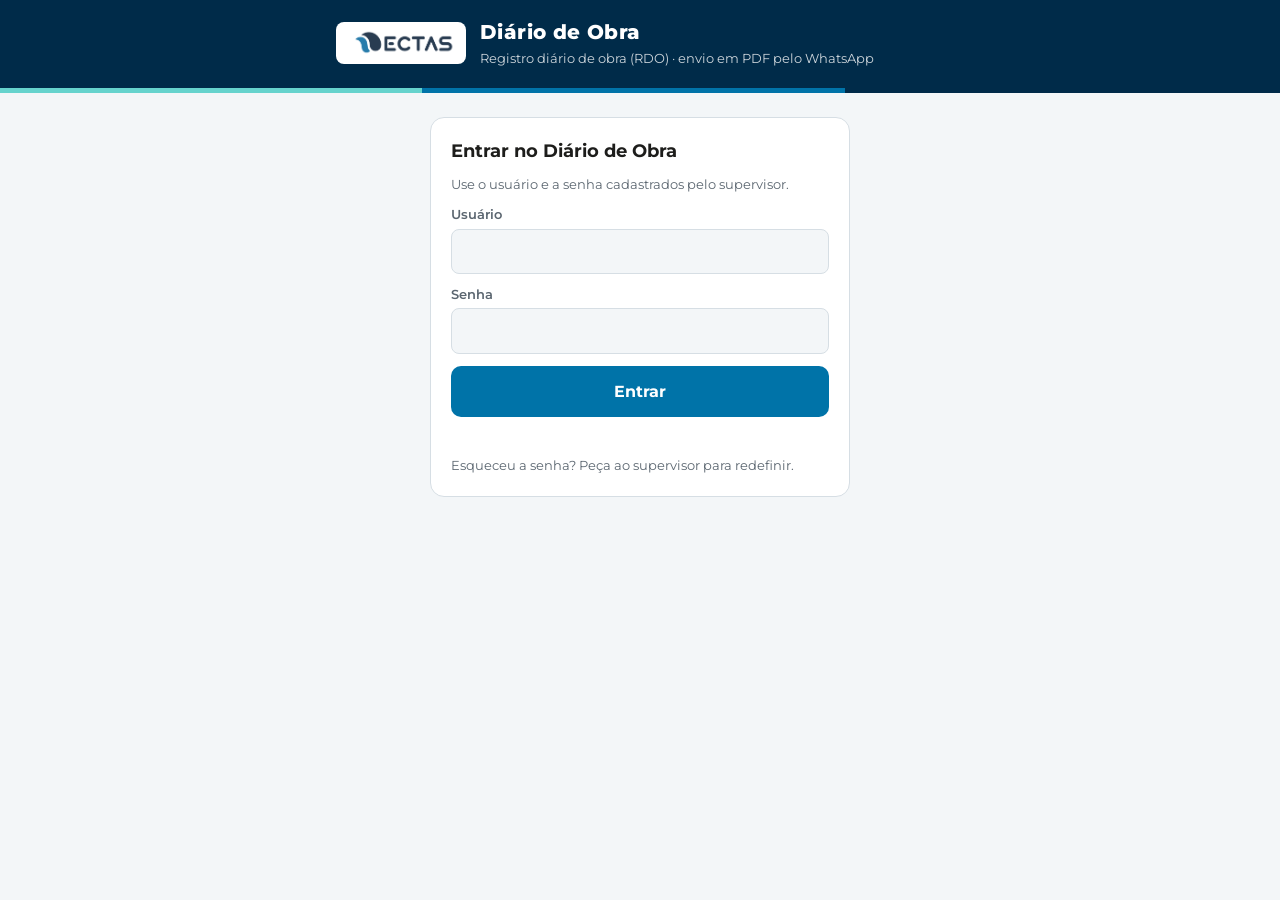
==== index.html @ 1102b639 "Login de encarregados cadastrados pelo supervisor e responsáveis por obra Co-Authored-By: Claude Opu" ====
<!doctype html>
<html lang="pt-BR">
<head>
<meta charset="utf-8">
<meta name="viewport" content="width=device-width,initial-scale=1,viewport-fit=cover">
<title>Diário de Obra ECTAS</title>
<meta name="theme-color" content="#002B49">
<meta name="apple-mobile-web-app-capable" content="yes">
<meta name="apple-mobile-web-app-title" content="Diário de Obra">
<link rel="manifest" href="manifest.webmanifest">
<link rel="icon" href="icon-192.png">
<link rel="apple-touch-icon" href="icon-192.png">
<link rel="stylesheet" href="https://fonts.googleapis.com/css2?family=Montserrat:wght@300;400;500;600;700;800&display=swap">
<link rel="stylesheet" href="style.css?v=16">
</head>
<body>
<header class="band">
  <div class="wrap">
    <div class="logo"><img id="logo" src="logo.png" alt="ECTAS Saneamento"></div>
    <div>
      <h1>Diário de Obra</h1>
      <p>Registro diário de obra (RDO) · envio em PDF pelo WhatsApp</p>
    </div>
  </div>
  <div class="stripe"></div>
</header>

<div class="wrap" id="v-entrar" hidden style="padding-block:24px">
  <form class="login-app" id="f-entrar" autocomplete="on">
    <h2>Entrar no Diário de Obra</h2>
    <p class="status" style="text-align:left;margin:0">Use o usuário e a senha cadastrados pelo supervisor.</p>
    <label>Usuário<input id="l-usuario" autocomplete="username" autocapitalize="none" spellcheck="false"></label>
    <label>Senha<input id="l-senha" type="password" autocomplete="current-password"></label>
    <button type="submit" class="btn pri" id="b-entrar-app">Entrar</button>
    <div class="msg" id="l-msg" role="status"></div>
    <p class="status" style="text-align:left;margin:0">Esqueceu a senha? Peça ao supervisor para redefinir.</p>
  </form>
</div>

<nav class="tabs" id="nav-tabs">
  <div class="wrap" role="tablist">
    <button class="tab" role="tab" id="t-novo" aria-selected="true">Novo registro</button>
    <button class="tab" role="tab" id="t-hist" aria-selected="false">Histórico <span id="hist-n"></span></button>
  </div>
</nav>

<main>
<div class="wrap" id="v-painel" hidden style="padding-block:16px 0">
  <section class="painel" aria-live="polite">
    <h2 id="pf-tit">PDF do RDO pronto</h2>
    <p id="pf-info"></p>
    <div class="thumbs" id="pf-thumbs"></div>
    <button type="button" class="btn wa" id="pf-enviar">Enviar PDF no WhatsApp</button>
    <button type="button" class="btn wa" id="pf-fotos">Enviar fotos com o texto</button>
    <ol class="how" id="pf-passos" style="margin:0;padding-left:20px" hidden>
      <li>O PDF foi baixado neste aparelho.</li>
      <li>Toque em <b>Abrir WhatsApp</b>, escolha o grupo da obra.</li>
      <li>No grupo, toque no clipe 📎 &gt; <b>Documento</b> e escolha <b id="pf-nome">RDO…pdf</b>.</li>
    </ol>
    <div class="msg" id="pf-msg" role="status"></div>
    <button type="button" class="btn sec" id="pf-fechar">Concluído</button>
  </section>
</div>

<div class="wrap" id="v-novo">
  <div class="notice instalar" id="instalar" hidden>
    <span id="instalar-txt">Instale o Diário de Obra na tela inicial para abrir como aplicativo.</span>
    <button type="button" class="btn pri" id="b-instalar">Instalar</button>
  </div>

  <form id="f" autocomplete="off">
    <div style="display:flex;flex-direction:column;gap:14px">
    <fieldset>
      <legend>Identificação</legend>
      <label id="lbl-selobra" hidden>Obra
        <select id="selobra"><option value="">Escolha a obra…</option></select>
      </label>
      <div class="status" id="obra-info" hidden></div>
      <div class="row3 ident" id="ident-manual">
        <label>ID<input id="idobra" list="ids" inputmode="numeric" class="num" placeholder="Ex.: 2626"></label>
        <label>Obra<input id="obra" list="obras" required placeholder="Ex.: AQUION"></label>
        <label>Local<input id="local" list="locais" placeholder="Ex.: Poços de Caldas"></label>
      </div>
      <datalist id="ids"></datalist><datalist id="obras"></datalist><datalist id="locais"></datalist>
      <div class="row">
        <label>Data<input id="data" type="date" required class="num"></label>
        <label>Nº do RDO<input id="rdo" type="number" min="1" inputmode="numeric" class="num" placeholder="auto"></label>
      </div>
      <label>Responsável pelo registro<input id="resp" required readonly placeholder="Entre com seu usuário"></label>
      <div class="status" id="perfil-info" hidden style="text-align:left">Conectado como <b id="perfil-nome"></b> · <button type="button" class="linkbtn" id="b-sair-app">Sair</button></div>
      <div class="row">
        <label>Início do expediente<input id="hini" type="time" value="07:00" class="num"></label>
        <label>Fim do expediente<input id="hfim" type="time" value="17:00" class="num"></label>
      </div>
    </fieldset>

    <fieldset>
      <legend>Condições do tempo</legend>
      <div class="clima" data-k="manha"><span class="lbl">Manhã</span><div class="chips"></div></div>
      <div class="clima" data-k="tarde"><span class="lbl">Tarde</span><div class="chips"></div></div>
    </fieldset>

    <fieldset>
      <legend>Mão de obra (efetivo)</legend>
      <div class="row3 efetivo">
        <label>Líder<input id="m_lid" type="number" min="0" inputmode="numeric" class="num" placeholder="0"></label>
        <label>Montador<input id="m_mon" type="number" min="0" inputmode="numeric" class="num" placeholder="0"></label>
        <label>Auxiliar<input id="m_aux" type="number" min="0" inputmode="numeric" class="num" placeholder="0"></label>
        <label>Outros<input id="m_out" type="number" min="0" inputmode="numeric" class="num" placeholder="0"></label>
      </div>
      <div class="total">Total no dia: <b class="num" id="mtot">0</b> pessoas</div>
    </fieldset>

    <fieldset>
      <legend>Serviços do dia</legend>
      <label>Atividades executadas<textarea id="ativ" required placeholder="Uma atividade por linha. Ex.: Escavação da vala trecho PV-12 a PV-15 (40 m)"></textarea></label>
      <label>Equipamentos utilizados<textarea id="equip" style="min-height:60px" placeholder="Ex.: Retroescavadeira, compactador de solo"></textarea></label>
      <label>Materiais recebidos<textarea id="mat" style="min-height:60px" placeholder="Ex.: 20 tubos PEAD DN 200 (NF 1234)"></textarea></label>
    </fieldset>

    <fieldset>
      <legend>Fotos do dia</legend>
      <div class="fotos" id="fotos"></div>
      <div class="foto-add">
        <label class="btn pri" for="cam">📷 Tirar foto</label>
        <label class="btn sec" for="gal">🖼️ Da galeria</label>
      </div>
      <input id="cam" type="file" accept="image/*" capture="environment" hidden>
      <input id="gal" type="file" accept="image/*" multiple hidden>
      <div class="total" id="foto-info">Tire as fotos e escreva a legenda de cada uma (local, serviço, estaca ou trecho).</div>
    </fieldset>

    <fieldset>
      <legend>Ocorrências</legend>
      <label>Problemas, paralisações, acidentes, visitas<textarea id="ocor" style="min-height:60px" placeholder="Deixe em branco se não houve"></textarea></label>
      <label>Observações<textarea id="obs" style="min-height:60px"></textarea></label>
    </fieldset>

    <div class="actions">
      <button type="button" class="btn wa" id="b-wa">
        <svg width="20" height="20" viewBox="0 0 24 24" aria-hidden="true"><path fill="currentColor" d="M12 2a10 10 0 0 0-8.6 15.1L2 22l5-1.3A10 10 0 1 0 12 2Zm0 18.2a8.2 8.2 0 0 1-4.2-1.2l-.3-.2-3 .8.8-2.9-.2-.3A8.2 8.2 0 1 1 12 20.2Zm4.5-6.1c-.2-.1-1.5-.7-1.7-.8-.2-.1-.4-.1-.6.1l-.8 1c-.1.2-.3.2-.5.1a6.7 6.7 0 0 1-3.3-2.9c-.3-.4.3-.4.7-1.3.1-.2 0-.3 0-.4l-.8-1.8c-.2-.5-.4-.4-.6-.4h-.5a1 1 0 0 0-.7.3 3 3 0 0 0-.9 2.2 5.1 5.1 0 0 0 1.1 2.7 11.7 11.7 0 0 0 4.5 4c1.7.7 2.3.8 3.2.6.5-.1 1.5-.6 1.7-1.2.2-.6.2-1.1.1-1.2l-.4-.3Z"/></svg>
        Salvar e enviar PDF no WhatsApp
      </button>
      <button type="button" class="btn wa" id="b-word">Salvar e enviar Word no WhatsApp</button>
      <button type="button" class="btn wa" id="b-fotos">Salvar e enviar fotos com o texto</button>
      <div class="split">
        <button type="button" class="btn sec" id="b-save">💾 Só salvar</button>
        <button type="button" class="btn sec" id="b-txt">Enviar só texto</button>
      </div>
      <button type="button" class="btn sec" id="b-limpar">Limpar formulário</button>
      <div class="msg" id="msg" role="status"></div>
    </div>
    </div>
  </form>

  <div class="how">
    <b>Como enviar o RDO</b>
    <ol>
      <li>Preencha o dia, tire as fotos e escreva a legenda de cada uma.</li>
      <li>Toque em <b>Salvar e enviar PDF no WhatsApp</b>.</li>
      <li>Na tela de compartilhar, escolha <b>WhatsApp</b> e o grupo da obra. O PDF chega com as fotos e legendas. Para editar depois no computador, use <b>Salvar e enviar Word</b>.</li>
      <li>Prefere as fotos soltas na conversa? Use <b>Salvar e enviar fotos com o texto</b>: as fotos chegam no grupo com o texto do RDO como legenda.</li>
    </ol>
    <p class="status">Os registros ficam guardados neste celular e funcionam sem internet. O PDF enviado no grupo é a cópia da equipe.</p>
    <p class="status" id="versao"></p>
    <p class="status"><a href="supervisor.html">Painel do supervisor</a></p>
  </div>
</div>

<div class="wrap" id="v-hist" hidden>
  <div class="filter">
    <select id="fobra" aria-label="Filtrar por obra"><option value="">Todas as obras</option></select>
  </div>
  <div class="split">
    <button type="button" class="btn pri" id="b-xlsx">Planilha Excel</button>
    <button type="button" class="btn pri" id="b-pdfs">PDF de todos</button>
  </div>
  <div class="msg" id="msg-exp" role="status"></div>
  <div class="notice instalar" id="sync-st" hidden><span></span><button type="button" class="btn pri" id="b-sync">Enviar agora</button></div>
  <p class="status" style="text-align:left;margin:0">O histórico mostra os RDOs das <b>últimas 48 horas</b>. Só quem registrou (usuário logado) pode editar ou excluir, e só nesse prazo. Os RDOs mais antigos ficam guardados com o supervisor.</p>
  <div class="list" id="lista">
    <div class="empty">Nenhum RDO salvo neste celular ainda. Preencha a aba <b>Novo registro</b>; os diários aparecem aqui, do mais recente para o mais antigo.</div>
  </div>
</div>
</main>

<script src="lib/jspdf.umd.min.js"></script>
<script src="config.js?v=8"></script>
<script src="app.js?v=16"></script>
</body>
</html>
---- style.css ----
:root{
  --marinho:#002B49; --azul:#0073A8; --teal:#66D3CD;
  --bg:#F3F6F8; --surface:#FFFFFF; --fg:#1D1D1B; --muted:#5B6670; --line:#D6DEE4;
  --head:#002B49; --head-fg:#FFFFFF; --accent:#0073A8; --accent-fg:#FFFFFF; --chip:#E8F1F6;
  --wa:#1F9D55; --danger:#B42318; --ok-bg:#E3F6F4;
  --font:"Montserrat",Arial,Helvetica,sans-serif;
}
@media (prefers-color-scheme: dark){:root:not([data-theme="light"]){
  --bg:#0B1A26; --surface:#11273A; --fg:#E7EEF3; --muted:#9DB0BF; --line:#24425A;
  --head:#00203A; --head-fg:#FFFFFF; --accent:#66D3CD; --accent-fg:#002B49; --chip:#183650;
  --wa:#2FBF6B; --danger:#F07167; --ok-bg:#123A3C; color-scheme:dark}}
:root[data-theme="dark"]{
  --bg:#0B1A26; --surface:#11273A; --fg:#E7EEF3; --muted:#9DB0BF; --line:#24425A;
  --head:#00203A; --head-fg:#FFFFFF; --accent:#66D3CD; --accent-fg:#002B49; --chip:#183650;
  --wa:#2FBF6B; --danger:#F07167; --ok-bg:#123A3C; color-scheme:dark}
*{box-sizing:border-box}
body{background:var(--bg);color:var(--fg);font-family:var(--font);font-size:15px;line-height:1.45;font-weight:400}
body::before{content:"";position:fixed;inset:0 0 auto;height:env(safe-area-inset-top,0px);z-index:10;background:var(--head)}
.band{background:var(--head);color:var(--head-fg)}
.wrap{max-width:640px;margin:0 auto;padding-left:max(16px,env(safe-area-inset-left,0px));padding-right:max(16px,env(safe-area-inset-right,0px))}
header .wrap{padding-block:18px 20px;display:flex;align-items:center;gap:14px;flex-wrap:wrap}
.logo{background:#FFFFFF;border-radius:8px;padding:6px 10px;display:flex}
.logo img{width:110px;height:auto;display:block}
header h1{margin:0;font-size:1.25rem;font-weight:800;letter-spacing:.02em;text-wrap:balance}
header p{margin:2px 0 0;font-size:.82rem;opacity:.8}
.stripe{height:5px;background:linear-gradient(90deg,var(--teal) 0 33%,var(--azul) 33% 66%,var(--marinho) 66%)}
.tabs{position:sticky;top:env(safe-area-inset-top,0px);z-index:5;background:var(--bg);border-bottom:1px solid var(--line)}
.tabs .wrap{display:flex;gap:4px;padding-block:8px}
.tab{flex:1;font:inherit;font-weight:600;font-size:.9rem;border:0;border-radius:8px;padding:10px;background:transparent;color:var(--muted);cursor:pointer}
.tab[aria-selected="true"]{background:var(--surface);color:var(--fg);box-shadow:0 1px 2px rgba(0,0,0,.08)}
main .wrap{padding-block:16px 40px;display:flex;flex-direction:column;gap:14px}
.notice{font-size:.85rem;background:var(--ok-bg);border-radius:10px;padding:10px 12px}
.notice.warn{background:var(--chip);border:1px solid var(--line)}
fieldset{border:1px solid var(--line);background:var(--surface);border-radius:12px;margin:0;padding:14px;display:flex;flex-direction:column;gap:12px;min-width:0}
legend{font-weight:700;font-size:.72rem;letter-spacing:.09em;text-transform:uppercase;color:var(--accent);padding:0 6px}
.row{display:grid;grid-template-columns:1fr 1fr;gap:10px}
.row3{display:grid;grid-template-columns:repeat(3,1fr);gap:10px}
@media (max-width:420px){.row3{grid-template-columns:1fr 1fr}}
label{display:flex;flex-direction:column;gap:4px;font-size:.8rem;font-weight:600;color:var(--muted);min-width:0}
input,textarea,select{font:inherit;font-size:16px;color:var(--fg);background:var(--bg);border:1px solid var(--line);border-radius:8px;padding:10px;width:100%;min-width:0}
textarea{min-height:88px;resize:vertical}
input:focus,textarea:focus,button:focus-visible{outline:2px solid var(--accent);outline-offset:1px}
.num{font-variant-numeric:tabular-nums}
.clima{display:flex;flex-direction:column;gap:8px}
.clima .lbl{font-size:.8rem;font-weight:600;color:var(--muted)}
.chips{display:flex;flex-wrap:wrap;gap:6px}
.chip{font:inherit;font-size:.82rem;font-weight:500;border:1px solid var(--line);background:var(--chip);color:var(--fg);border-radius:999px;padding:7px 12px;cursor:pointer}
.chip[aria-pressed="true"]{background:var(--accent);color:var(--accent-fg);border-color:var(--accent);font-weight:700}
.total{font-size:.85rem;color:var(--muted)}
.total b{color:var(--fg)}
.actions{display:flex;flex-direction:column;gap:8px}
.btn{font:inherit;font-weight:700;font-size:1rem;border:0;border-radius:10px;padding:14px;cursor:pointer;display:flex;align-items:center;justify-content:center;gap:8px;text-decoration:none}
.btn.wa{background:var(--wa);color:#FFFFFF}
.btn.pri{background:var(--accent);color:var(--accent-fg)}
.btn.sec{background:transparent;color:var(--fg);border:1px solid var(--line);font-weight:600;font-size:.9rem;padding:10px}
.btn[disabled]{opacity:.5;cursor:default}
.split{display:grid;grid-template-columns:1fr 1fr;gap:8px}
.msg{font-size:.85rem;min-height:1.2em;text-align:center}
.msg.err{color:var(--danger)}
details.prev{background:var(--surface);border:1px dashed var(--line);border-radius:12px;padding:10px 14px}
details.prev summary{cursor:pointer;font-weight:600;font-size:.85rem}
pre.txt{white-space:pre-wrap;word-break:break-word;font-family:var(--font);font-size:.85rem;margin:10px 0 0}
.filter{display:flex;gap:8px}
.list{display:flex;flex-direction:column;gap:10px}
.entry{background:var(--surface);border:1px solid var(--line);border-radius:12px;padding:12px 14px;display:flex;flex-direction:column;gap:6px;min-width:0}
.entry .top{display:flex;justify-content:space-between;gap:10px;align-items:baseline}
.entry h3{margin:0;font-size:.98rem;font-weight:700;min-width:0;overflow-wrap:anywhere}
.entry .rdo{font-size:.72rem;font-weight:700;letter-spacing:.06em;color:var(--accent);white-space:nowrap}
.entry .meta{font-size:.8rem;color:var(--muted)}
.entry .body{font-size:.88rem;overflow-wrap:anywhere}
.entry .tools{display:flex;gap:6px;flex-wrap:wrap}
.entry .tools .btn{padding:8px 12px;font-size:.82rem}
.pill{display:inline-block;font-size:.72rem;font-weight:700;border-radius:999px;padding:2px 8px;background:var(--chip)}
.pill.alert{background:var(--danger);color:#FFFFFF}
.empty{text-align:center;color:var(--muted);font-size:.9rem;padding:28px 12px;border:1px dashed var(--line);border-radius:12px}
.fotos{display:grid;grid-template-columns:repeat(auto-fill,minmax(150px,1fr));gap:10px}
.foto{display:flex;flex-direction:column;gap:6px;min-width:0;border:1px solid var(--line);border-radius:10px;padding:6px;background:var(--bg)}
.foto .img{position:relative;aspect-ratio:4/3;max-width:100%;border-radius:6px;overflow:hidden;background:var(--chip)}
.foto img{width:100%;height:100%;object-fit:cover;display:block}
.foto .st{position:absolute;left:6px;top:6px;font-size:.68rem;font-weight:700;border-radius:999px;padding:2px 8px;background:rgba(0,43,73,.85);color:#FFFFFF}
.foto .n{position:absolute;right:6px;top:6px;font-size:.72rem;font-weight:800;border-radius:999px;width:22px;height:22px;display:grid;place-items:center;background:#FFFFFF;color:#002B49}
.foto textarea{min-height:58px;font-size:15px;padding:8px}
.foto .ft{display:flex;gap:6px}
.foto .ft .btn{flex:1;padding:7px;font-size:.78rem}
.foto-add{display:grid;grid-template-columns:1fr 1fr;gap:8px}
.foto-add label{flex-direction:row;font-size:.95rem;color:inherit}
.thumbs{display:flex;gap:6px;overflow-x:auto;padding-bottom:2px}
.thumbs figure{margin:0;flex:0 0 auto;width:96px}
.thumbs img{width:96px;height:72px;object-fit:cover;border-radius:6px;display:block;background:var(--chip)}
.thumbs figcaption{font-size:.7rem;color:var(--muted);overflow:hidden;text-overflow:ellipsis;white-space:nowrap}
.painel{background:var(--surface);border:2px solid var(--wa);border-radius:14px;padding:14px;display:flex;flex-direction:column;gap:10px}
.painel h2{margin:0;font-size:1rem;font-weight:800}
.painel p{margin:0;font-size:.85rem;color:var(--muted)}
.how{font-size:.85rem;color:var(--muted)}
.how ol{margin:6px 0 0;padding-left:20px}
@media (prefers-reduced-motion:reduce){*{transition:none!important}}
html{-webkit-text-size-adjust:100%}
body{margin:0;padding-bottom:env(safe-area-inset-bottom,0px)}
img{max-width:100%}
[hidden]{display:none!important}
.instalar{display:flex;gap:10px;align-items:center;justify-content:space-between;flex-wrap:wrap}
.instalar .btn{padding:8px 14px;font-size:.85rem}
.status{font-size:.8rem;color:var(--muted);text-align:center}
.ident{grid-template-columns:minmax(0,.7fr) minmax(0,1.2fr) minmax(0,1.1fr)}
@media (max-width:420px){.ident{grid-template-columns:minmax(0,.8fr) minmax(0,1.2fr)}.ident label:last-child{grid-column:1/-1}}
.row3.efetivo{grid-template-columns:repeat(4,minmax(0,1fr))}
@media (max-width:420px){.row3.efetivo{grid-template-columns:repeat(2,minmax(0,1fr))}}
.pill.ok{background:var(--ok-bg);color:var(--fg)}
.status a{color:var(--accent)}
.linkbtn{color:var(--accent);font-weight:600;font-size:.85rem;background:none;border:0;cursor:pointer;font-family:inherit;padding:0;text-decoration:underline}
.login-app{max-width:420px;margin:0 auto;background:var(--surface);border:1px solid var(--line);border-radius:14px;padding:20px;display:flex;flex-direction:column;gap:12px}
.login-app h2{margin:0;font-size:1.1rem}
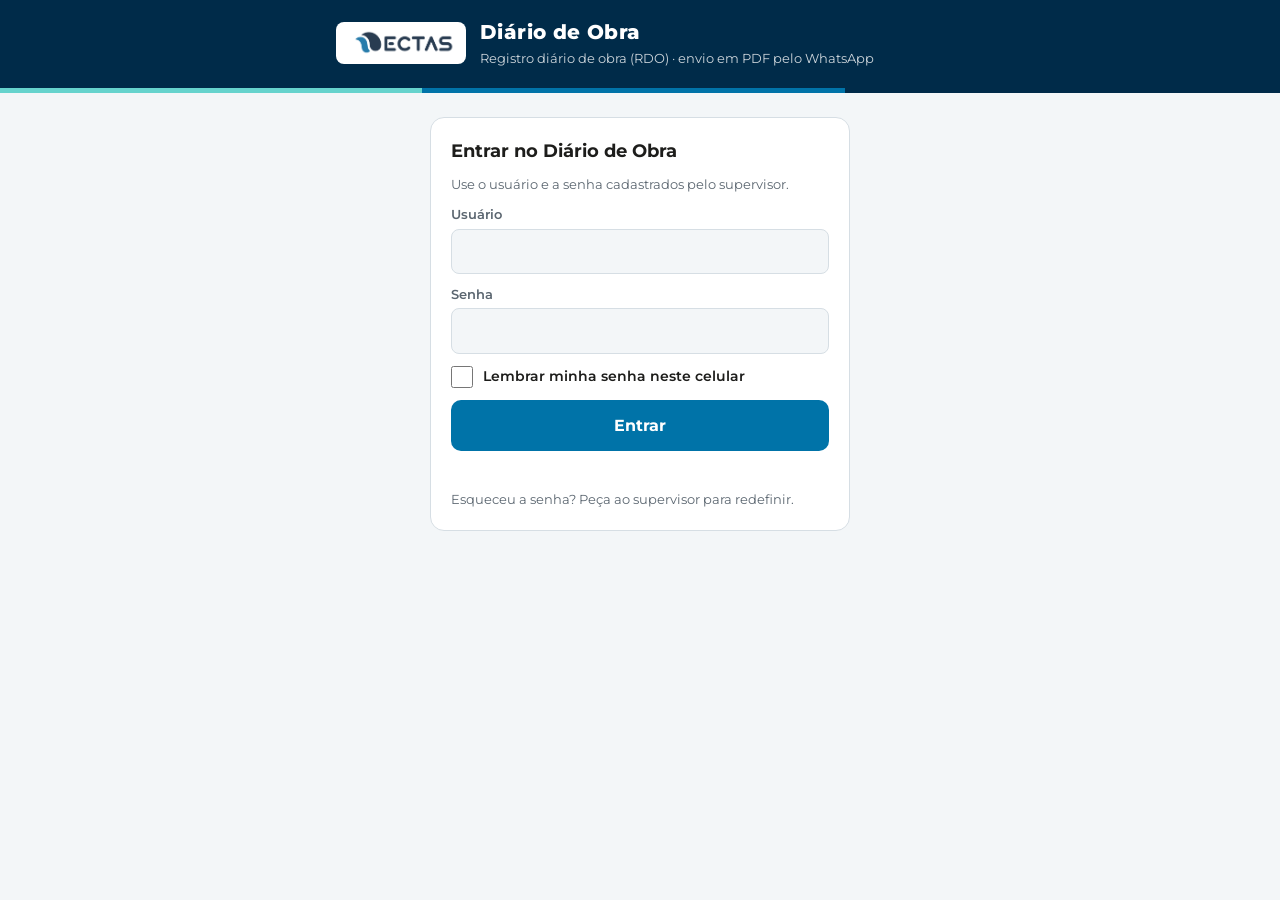
==== commit f6c4b308: "Bloqueio após 20 min e opção de lembrar a senha no celular Co-Authored-By: Claude Opus 5.5 <noreply@" ====
--- a/index.html
+++ b/index.html
@@ -11,12 +11,13 @@
 <link rel="icon" href="icon-192.png">
 <link rel="apple-touch-icon" href="icon-192.png">
 <link rel="stylesheet" href="https://fonts.googleapis.com/css2?family=Montserrat:wght@300;400;500;600;700;800&display=swap">
-<link rel="stylesheet" href="style.css?v=16">
+<link rel="stylesheet" href="style.css?v=18">
 </head>
 <body>
 <header class="band">
   <div class="wrap">
     <div class="logo"><img id="logo" src="logo.png" alt="ECTAS Saneamento"></div>
+    <button type="button" class="btn-sair-top" id="b-sair-top" hidden>Sair</button>
     <div>
       <h1>Diário de Obra</h1>
       <p>Registro diário de obra (RDO) · envio em PDF pelo WhatsApp</p>
@@ -28,12 +29,14 @@
 <div class="wrap" id="v-entrar" hidden style="padding-block:24px">
   <form class="login-app" id="f-entrar" autocomplete="on">
     <h2>Entrar no Diário de Obra</h2>
-    <p class="status" style="text-align:left;margin:0">Use o usuário e a senha cadastrados pelo supervisor.</p>
+    <p class="status" style="text-align:left;margin:0" id="l-intro">Use o usuário e a senha cadastrados pelo supervisor.</p>
     <label>Usuário<input id="l-usuario" autocomplete="username" autocapitalize="none" spellcheck="false"></label>
     <label>Senha<input id="l-senha" type="password" autocomplete="current-password"></label>
+    <label class="chk-lembrar"><input type="checkbox" id="l-lembrar"> Lembrar minha senha neste celular</label>
     <button type="submit" class="btn pri" id="b-entrar-app">Entrar</button>
     <div class="msg" id="l-msg" role="status"></div>
     <p class="status" style="text-align:left;margin:0">Esqueceu a senha? Peça ao supervisor para redefinir.</p>
+    <p style="margin:0" id="l-outro-box" hidden><button type="button" class="linkbtn" id="l-outro">Entrar com outro usuário</button></p>
   </form>
 </div>
 
@@ -186,6 +189,6 @@
 
 <script src="lib/jspdf.umd.min.js"></script>
 <script src="config.js?v=8"></script>
-<script src="app.js?v=16"></script>
+<script src="app.js?v=18"></script>
 </body>
 </html>
--- a/style.css
+++ b/style.css
@@ -111,3 +111,12 @@
 .linkbtn{color:var(--accent);font-weight:600;font-size:.85rem;background:none;border:0;cursor:pointer;font-family:inherit;padding:0;text-decoration:underline}
 .login-app{max-width:420px;margin:0 auto;background:var(--surface);border:1px solid var(--line);border-radius:14px;padding:20px;display:flex;flex-direction:column;gap:12px}
 .login-app h2{margin:0;font-size:1.1rem}
+header .wrap{position:relative}
+.btn-sair-top{position:absolute;top:18px;right:max(16px,env(safe-area-inset-right,0px));font:inherit;font-weight:700;font-size:.85rem;color:var(--head-fg);background:rgba(255,255,255,.12);border:1px solid rgba(255,255,255,.45);border-radius:8px;padding:8px 14px;cursor:pointer;max-width:55%;text-align:center}
+.btn-sair-top:hover{background:rgba(255,255,255,.22)}
+.btn-sair-top.alerta{background:#B3261E;border-color:#B3261E;color:#fff}
+.login-app input[readonly]{background:var(--bg);color:var(--muted)}
+.chk-lembrar{display:flex;align-items:center;gap:10px;font-weight:600;font-size:.9rem;color:var(--fg,inherit);cursor:pointer}
+.chk-lembrar input{width:22px;height:22px;margin:0;accent-color:var(--accent);flex:none}
+.login-app label.chk-lembrar{display:flex;flex-direction:row;align-items:center;justify-content:flex-start;gap:10px;text-align:left}
+.login-app label.chk-lembrar input{width:22px;height:22px;min-height:0;padding:0;margin:0}
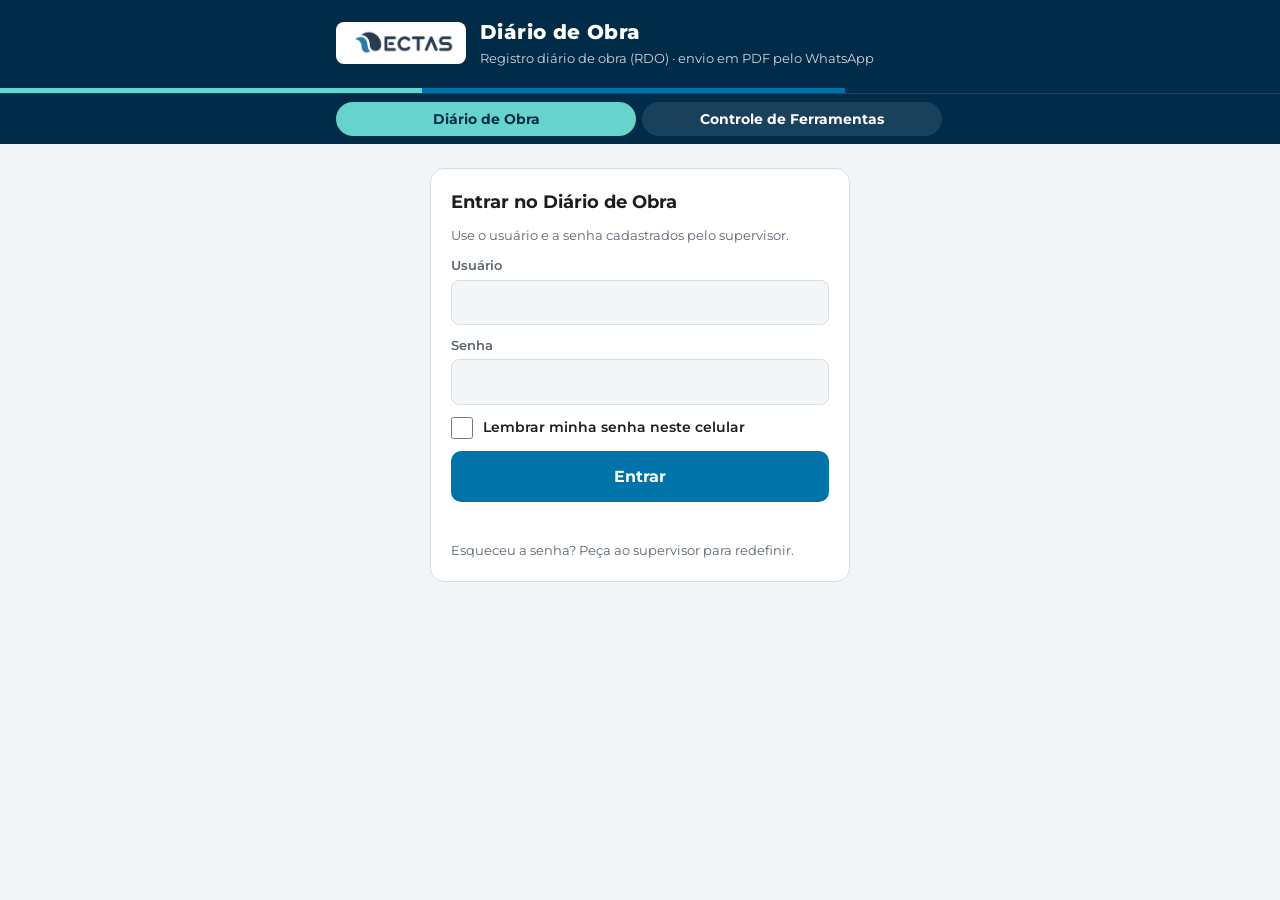
==== commit 52e71240: "Junta Diário de Obra e Controle de Ferramentas: barra para escolher o aplicativo Barra no topo do ap" ====
--- a/index.html
+++ b/index.html
@@ -11,7 +11,8 @@
 <link rel="icon" href="icon-192.png">
 <link rel="apple-touch-icon" href="icon-192.png">
 <link rel="stylesheet" href="https://fonts.googleapis.com/css2?family=Montserrat:wght@300;400;500;600;700;800&display=swap">
-<link rel="stylesheet" href="style.css?v=18">
+<link rel="stylesheet" href="style.css?v=21">
+<style>.troca-app{background:#002B49;border-top:1px solid rgba(255,255,255,.12)}.troca-app .troca-wrap{display:flex;gap:6px;padding-block:8px}.troca-app a{flex:1;text-align:center;padding:9px 8px;border-radius:999px;color:#FFFFFF;background:rgba(255,255,255,.10);font:700 13.5px "Montserrat",Arial,sans-serif;text-decoration:none;white-space:nowrap;overflow:hidden;text-overflow:ellipsis;max-width:300px}.troca-app a[aria-current="page"]{background:#66D3CD;color:#002B49}.troca-app a:focus-visible{outline:3px solid #66D3CD;outline-offset:2px}</style>
 </head>
 <body>
 <header class="band">
@@ -25,6 +26,21 @@
   </div>
   <div class="stripe"></div>
 </header>
+<nav class="troca-app" aria-label="Escolher aplicativo"><div class="wrap troca-wrap"><a href="./" aria-current="page">Diário de Obra</a><a href="ferramentas/">Controle de Ferramentas</a></div></nav>
+
+<div class="wrap" id="instalar" hidden>
+  <div class="instalar-card">
+    <img src="icon-192.png" alt="" width="48" height="48">
+    <div class="instalar-txt">
+      <b>Instale o Diário de Obra no celular</b>
+      <span id="instalar-como">Fica com ícone na tela inicial, abre mais rápido e funciona sem internet.</span>
+    </div>
+    <div class="instalar-acoes">
+      <button type="button" class="btn pri" id="b-instalar">Instalar</button>
+      <button type="button" class="linkbtn" id="b-instalar-nao">Agora não</button>
+    </div>
+  </div>
+</div>
 
 <div class="wrap" id="v-entrar" hidden style="padding-block:24px">
   <form class="login-app" id="f-entrar" autocomplete="on">
@@ -66,11 +82,6 @@
 </div>
 
 <div class="wrap" id="v-novo">
-  <div class="notice instalar" id="instalar" hidden>
-    <span id="instalar-txt">Instale o Diário de Obra na tela inicial para abrir como aplicativo.</span>
-    <button type="button" class="btn pri" id="b-instalar">Instalar</button>
-  </div>
-
   <form id="f" autocomplete="off">
     <div style="display:flex;flex-direction:column;gap:14px">
     <fieldset>
@@ -79,6 +90,7 @@
         <select id="selobra"><option value="">Escolha a obra…</option></select>
       </label>
       <div class="status" id="obra-info" hidden></div>
+      <button type="button" class="btn sec" id="b-copiar" hidden>📋 Copiar horário, efetivo e equipamentos do último RDO desta obra</button>
       <div class="row3 ident" id="ident-manual">
         <label>ID<input id="idobra" list="ids" inputmode="numeric" class="num" placeholder="Ex.: 2626"></label>
         <label>Obra<input id="obra" list="obras" required placeholder="Ex.: AQUION"></label>
@@ -137,6 +149,16 @@
       <legend>Ocorrências</legend>
       <label>Problemas, paralisações, acidentes, visitas<textarea id="ocor" style="min-height:60px" placeholder="Deixe em branco se não houve"></textarea></label>
       <label>Observações<textarea id="obs" style="min-height:60px"></textarea></label>
+    </fieldset>
+
+    <fieldset id="fs-ass">
+      <legend>Assinatura do encarregado</legend>
+      <div class="ass-box" id="ass-box">
+        <canvas id="ass-canvas" aria-label="Campo para assinar com o dedo"></canvas>
+        <span class="ass-dica" id="ass-dica">Assine aqui com o dedo</span>
+      </div>
+      <div class="ass-nome"><b id="ass-nome">—</b><span>Responsável pela obra (encarregado)</span></div>
+      <button type="button" class="linkbtn" id="b-ass-limpar" style="align-self:flex-start">Apagar assinatura e assinar de novo</button>
     </fieldset>
 
     <div class="actions">
@@ -165,6 +187,7 @@
       <li>Prefere as fotos soltas na conversa? Use <b>Salvar e enviar fotos com o texto</b>: as fotos chegam no grupo com o texto do RDO como legenda.</li>
     </ol>
     <p class="status">Os registros ficam guardados neste celular e funcionam sem internet. O PDF enviado no grupo é a cópia da equipe.</p>
+    <p class="status"><button type="button" class="linkbtn" id="b-instalar-rodape" hidden>📲 Instalar o aplicativo no celular</button></p>
     <p class="status" id="versao"></p>
     <p class="status"><a href="supervisor.html">Painel do supervisor</a></p>
   </div>
@@ -189,6 +212,6 @@
 
 <script src="lib/jspdf.umd.min.js"></script>
 <script src="config.js?v=8"></script>
-<script src="app.js?v=18"></script>
+<script src="app.js?v=21"></script>
 </body>
 </html>
--- a/style.css
+++ b/style.css
@@ -120,3 +120,47 @@
 .chk-lembrar input{width:22px;height:22px;margin:0;accent-color:var(--accent);flex:none}
 .login-app label.chk-lembrar{display:flex;flex-direction:row;align-items:center;justify-content:flex-start;gap:10px;text-align:left}
 .login-app label.chk-lembrar input{width:22px;height:22px;min-height:0;padding:0;margin:0}
+.recusado{font-size:.85rem;color:#B3261E;line-height:1.4}
+.ass-box{position:relative;border:1.5px dashed var(--line);border-radius:10px;background:#fff;height:170px;touch-action:none}
+.ass-box canvas{position:absolute;inset:0;width:100%;height:100%;display:block;touch-action:none;cursor:crosshair}
+.ass-dica{position:absolute;left:0;right:0;top:50%;transform:translateY(-50%);text-align:center;color:#9AA5AE;font-size:.95rem;pointer-events:none}
+.ass-box.err{border-color:#B3261E}
+.ass-nome{display:flex;flex-direction:column;align-items:center;border-top:1px solid var(--fg);margin:0 12%;padding-top:4px;text-align:center}
+.ass-nome b{font-size:.95rem}
+.ass-nome span{font-size:.78rem;color:var(--muted)}
+#b-copiar{white-space:normal;text-align:left}
+#instalar{padding-top:12px}
+.instalar-card{display:flex;align-items:center;gap:12px;flex-wrap:wrap;background:var(--surface);border:1.5px solid var(--accent);border-radius:12px;padding:12px 14px}
+.instalar-card img{border-radius:10px;flex:none}
+.instalar-txt{flex:1 1 180px;display:flex;flex-direction:column;gap:2px;min-width:0}
+.instalar-txt>b{font-size:.95rem}
+.instalar-txt span{font-size:.82rem;color:var(--muted);line-height:1.4}
+.instalar-acoes{display:flex;align-items:center;gap:14px;margin-left:auto}
+.instalar-acoes .btn{padding:10px 18px;font-size:.95rem}
+.instalar-txt span b{font-size:inherit;color:var(--fg)}
+.linkbtn.perigo,.btn.perigo{color:#B3261E}
+.btn.perigo{border-color:#B3261E}
+.acoes-obra{white-space:nowrap}
+.acoes-obra .linkbtn+.linkbtn{margin-left:14px}
+.confirmar-exclusao{background:#B3261E !important;color:#fff !important;border-color:#B3261E !important;border-radius:6px;padding:2px 8px;text-decoration:none}
+.btn.confirmar-exclusao{padding:14px}
+.topo-botoes{display:flex;gap:10px;flex-wrap:wrap;align-items:center}
+.btn.perigo-cheio{background:#B3261E;color:#fff}
+.btn.perigo-cheio:disabled{opacity:.45;cursor:not-allowed}
+.barra-excluir{display:flex;justify-content:space-between;align-items:center;gap:12px;flex-wrap:wrap;border:1.5px solid #B3261E;border-radius:10px;padding:10px 14px;font-size:.9rem}
+#tab-cad-obras tr.marcada td{background:rgba(179,38,30,.08)}
+.col-sel{width:36px;text-align:center}
+.col-sel input{width:20px;height:20px;accent-color:#B3261E}
+@media (max-width:640px){
+  #tab-cad-obras thead{display:none}
+  #tab-cad-obras,#tab-cad-obras tbody,#tab-cad-obras tr,#tab-cad-obras td{display:block;width:auto}
+  #tab-cad-obras tr{border:1px solid var(--line);border-radius:10px;padding:8px 12px;margin-bottom:10px;position:relative}
+  #tab-cad-obras td{border:0;padding:3px 0}
+  #tab-cad-obras td[data-l]::before{content:attr(data-l) ": ";font-weight:600;color:var(--muted);font-size:.8rem}
+  #tab-cad-obras td.col-sel{position:absolute;right:10px;top:10px;width:auto}
+  #tab-cad-obras td.acoes-obra{padding-top:8px}
+  #tab-cad-obras tr.marcada{background:rgba(179,38,30,.08);border-color:#B3261E}
+  #tab-cad-obras tr.marcada td{background:none}
+}
+#tab-rdo tr.marcada td,#tab-res tr.marcada td{background:rgba(179,38,30,.08)}
+#tab-rdo .col-sel,#tab-res .col-sel{cursor:pointer}
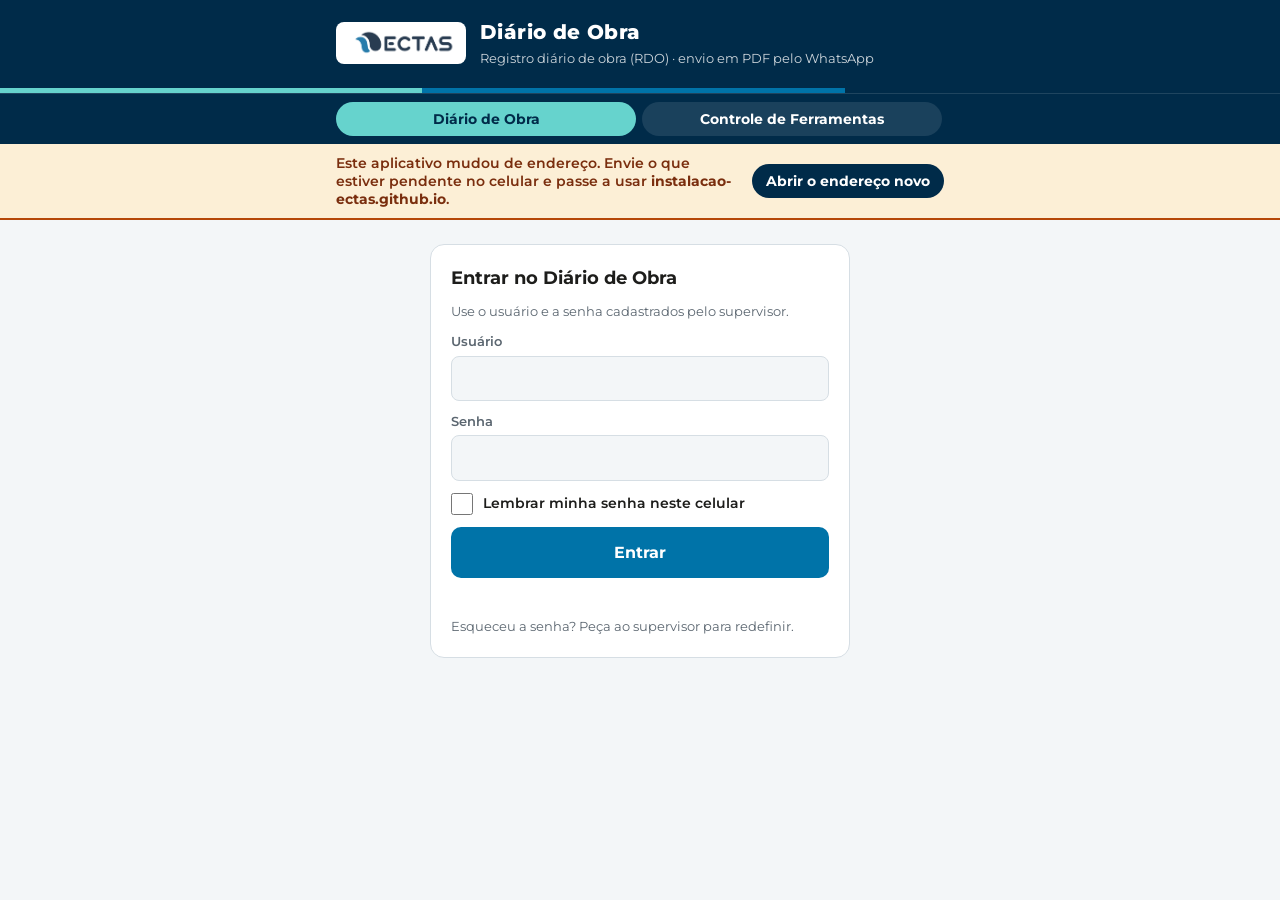
==== commit 0805bbec: "Aviso de mudança para instalacao-ectas.github.io Os apps de campo mostram um aviso com link para o e" ====
--- a/index.html
+++ b/index.html
@@ -13,6 +13,7 @@
 <link rel="stylesheet" href="https://fonts.googleapis.com/css2?family=Montserrat:wght@300;400;500;600;700;800&display=swap">
 <link rel="stylesheet" href="style.css?v=21">
 <style>.troca-app{background:#002B49;border-top:1px solid rgba(255,255,255,.12)}.troca-app .troca-wrap{display:flex;gap:6px;padding-block:8px}.troca-app a{flex:1;text-align:center;padding:9px 8px;border-radius:999px;color:#FFFFFF;background:rgba(255,255,255,.10);font:700 13.5px "Montserrat",Arial,sans-serif;text-decoration:none;white-space:nowrap;overflow:hidden;text-overflow:ellipsis;max-width:300px}.troca-app a[aria-current="page"]{background:#66D3CD;color:#002B49}.troca-app a:focus-visible{outline:3px solid #66D3CD;outline-offset:2px}</style>
+<style>.mudou{background:#FCEFD6;color:#7A2E0E;border-bottom:2px solid #B54708}.mudou .mw{display:flex;gap:10px;align-items:center;flex-wrap:wrap;padding-block:10px;font:600 14px "Montserrat",Arial,sans-serif}.mudou a{background:#002B49;color:#FFFFFF;border-radius:999px;padding:8px 14px;text-decoration:none;font-weight:700;white-space:nowrap}</style>
 </head>
 <body>
 <header class="band">
@@ -27,6 +28,7 @@
   <div class="stripe"></div>
 </header>
 <nav class="troca-app" aria-label="Escolher aplicativo"><div class="wrap troca-wrap"><a href="./" aria-current="page">Diário de Obra</a><a href="ferramentas/">Controle de Ferramentas</a></div></nav>
+<div class="mudou" role="status"><div class="wrap mw"><span style="flex:1;min-width:220px">Este aplicativo mudou de endereço. Envie o que estiver pendente no celular e passe a usar <b>instalacao-ectas.github.io</b>.</span><a href="https://instalacao-ectas.github.io/">Abrir o endereço novo</a></div></div>
 
 <div class="wrap" id="instalar" hidden>
   <div class="instalar-card">
